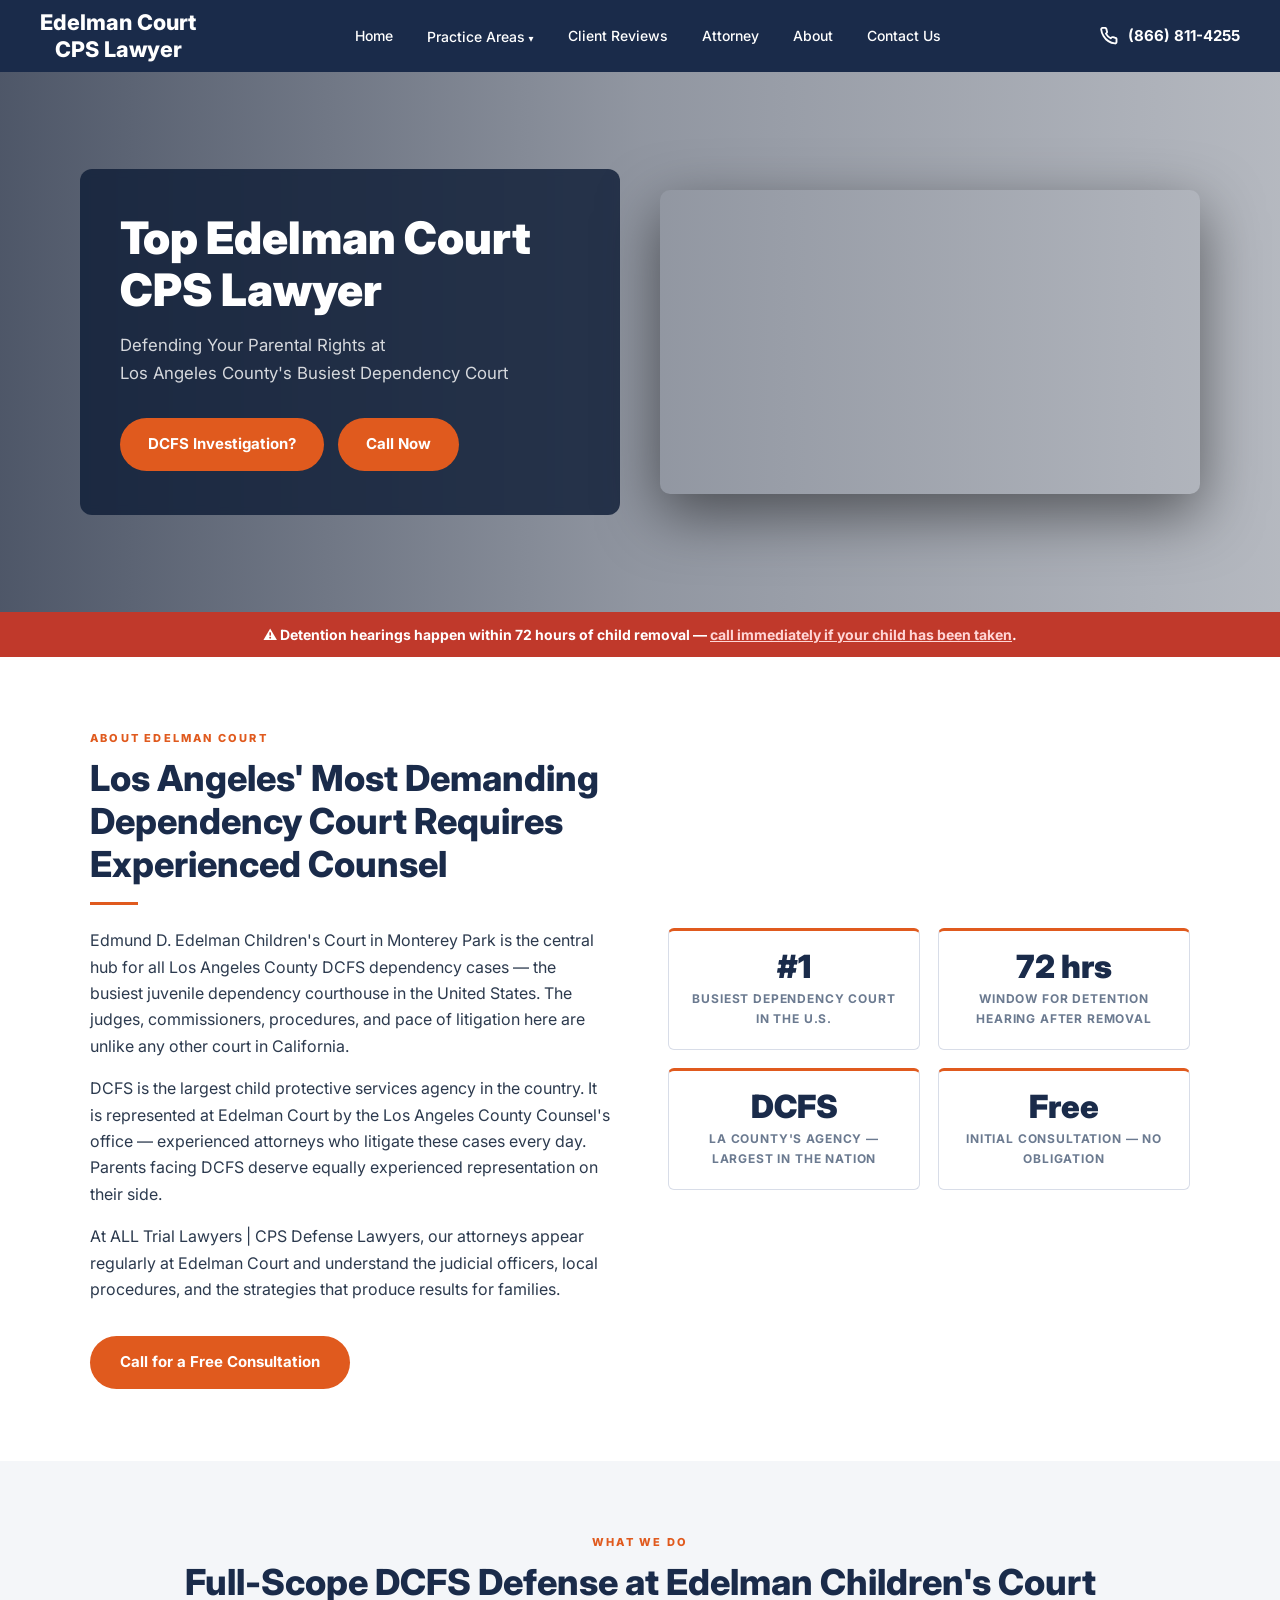
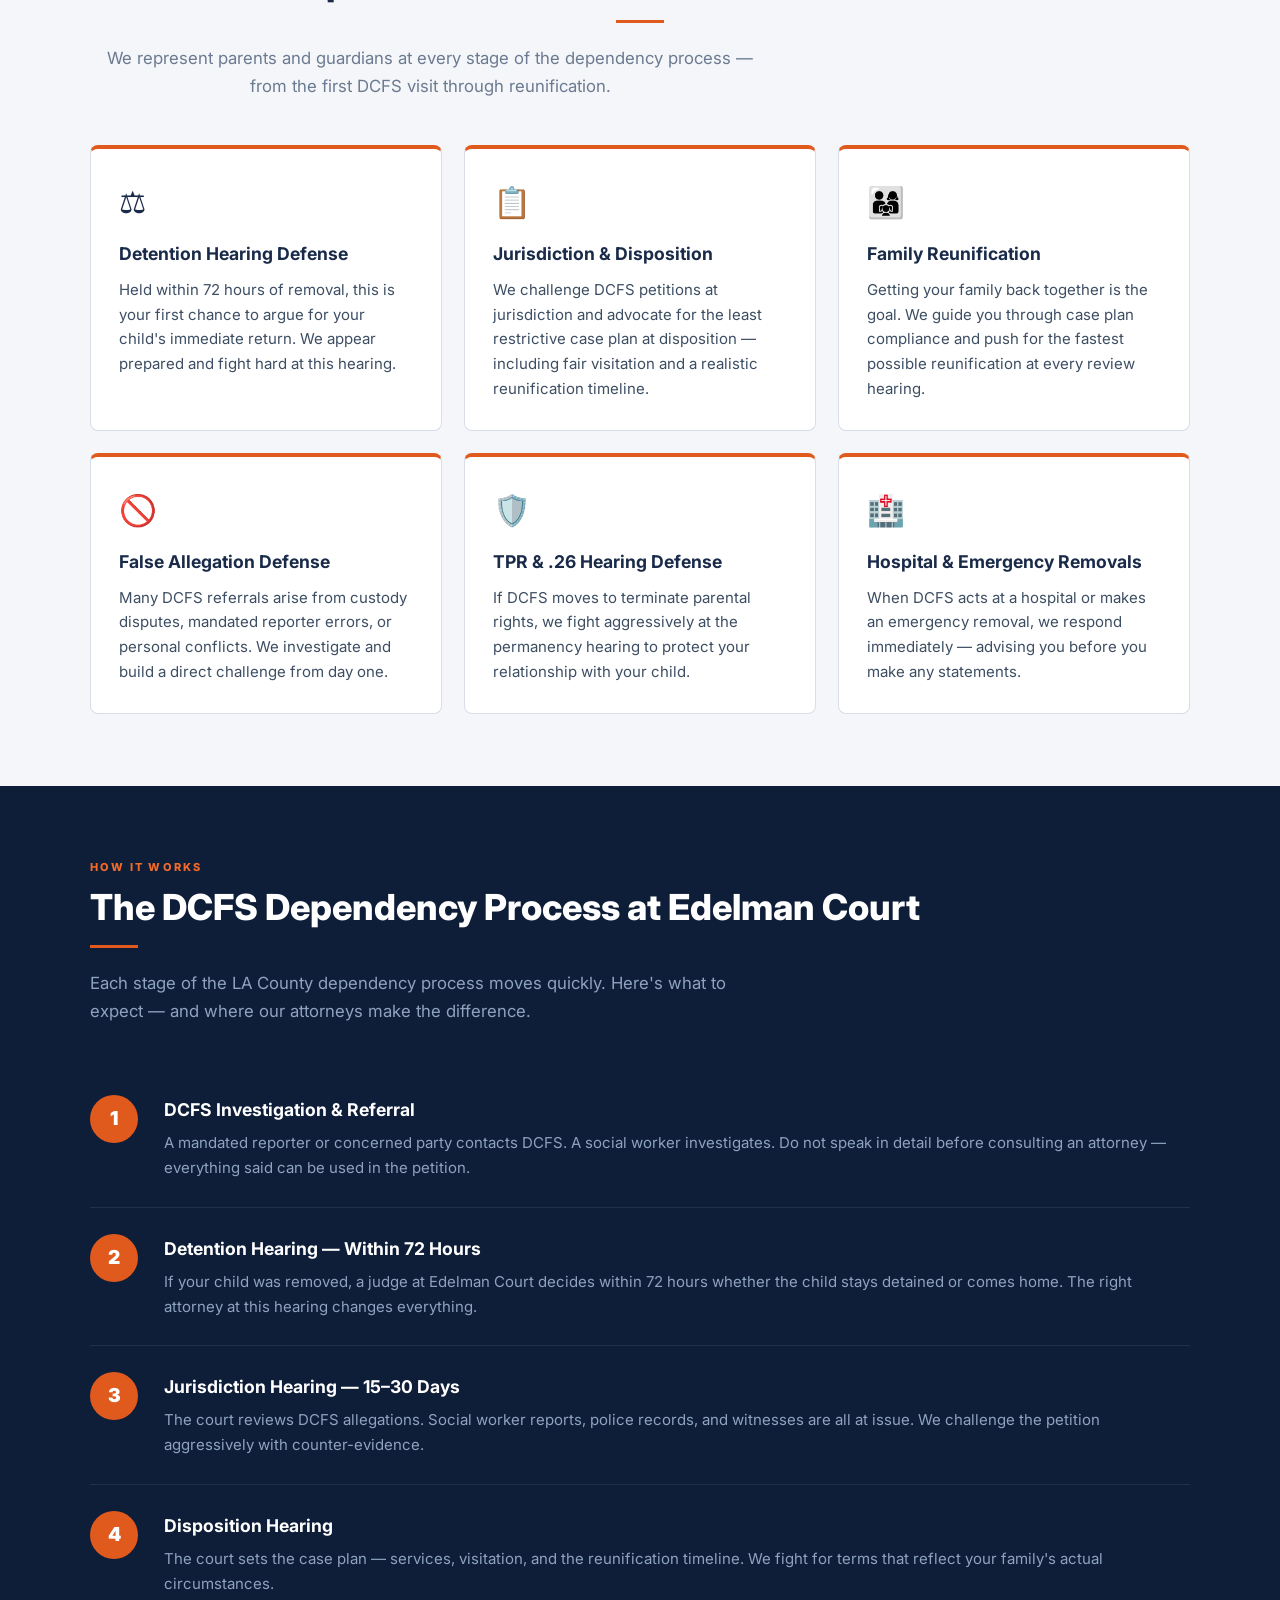
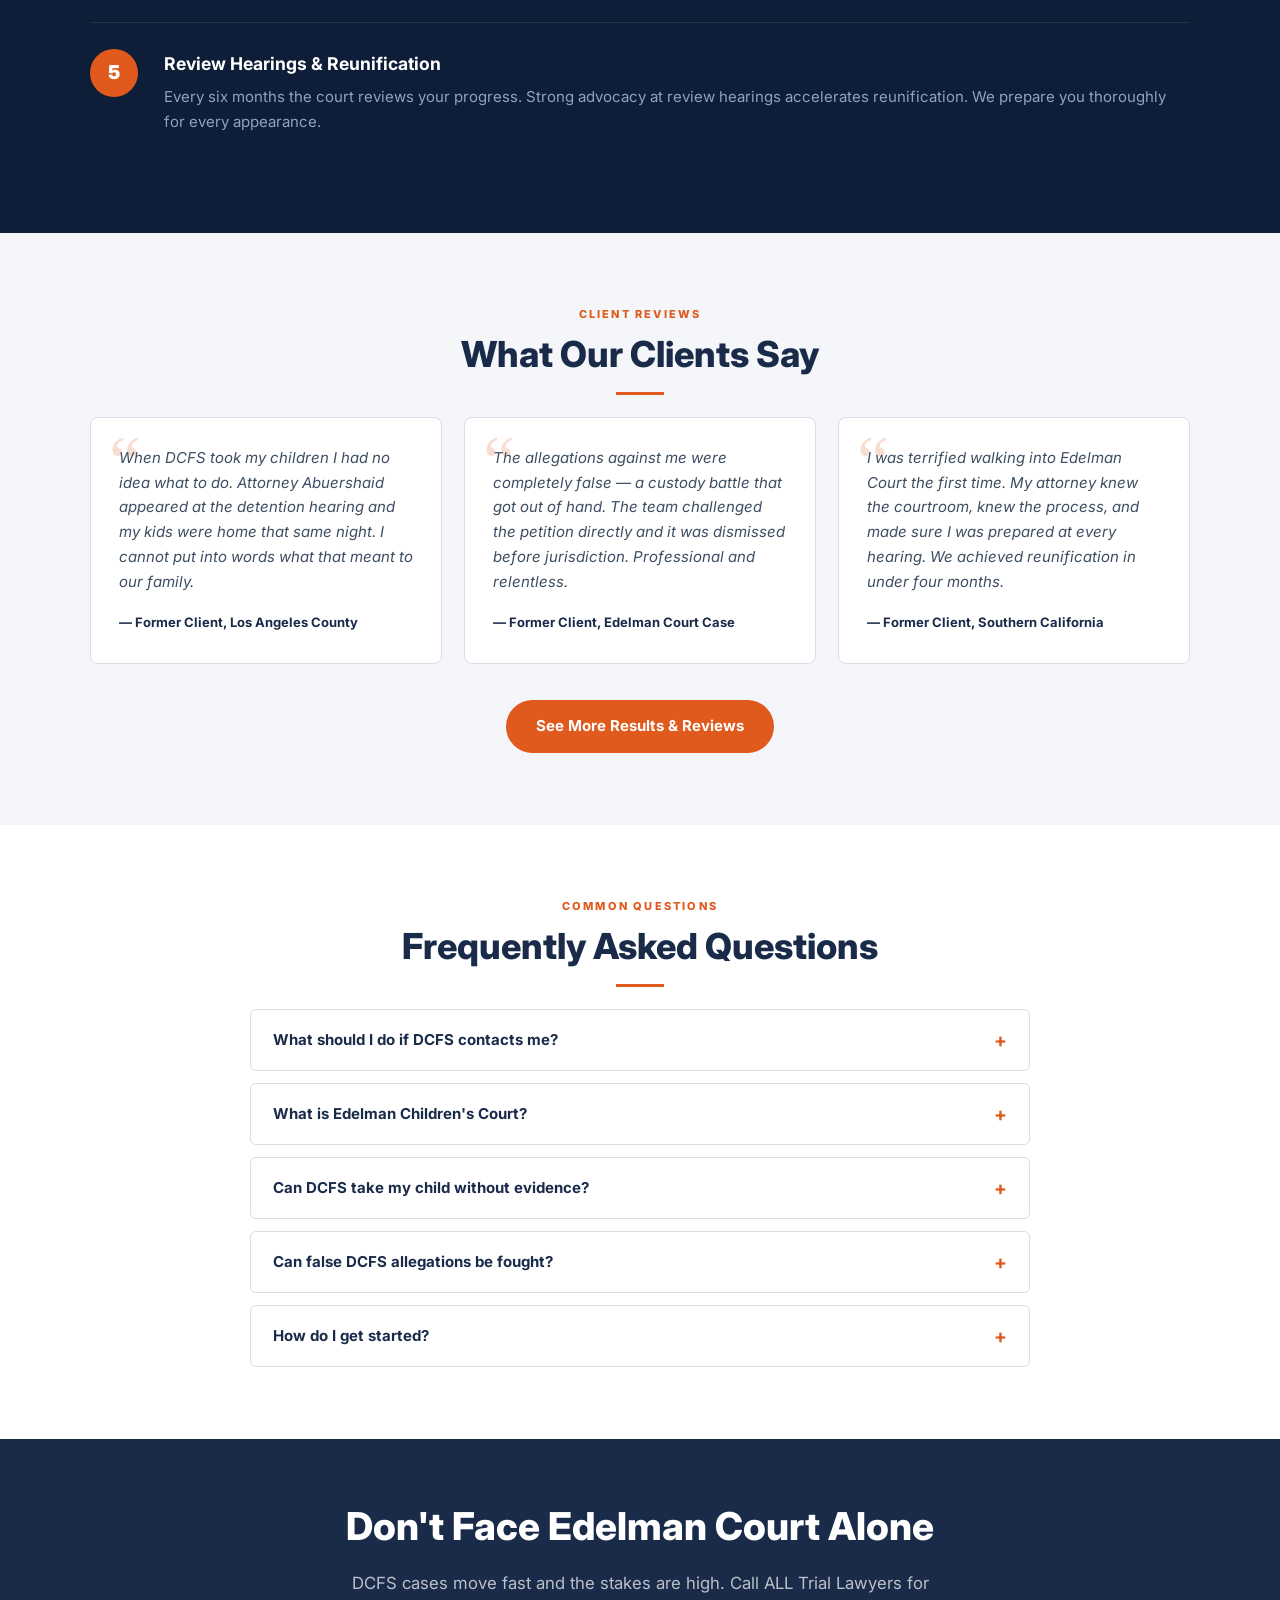
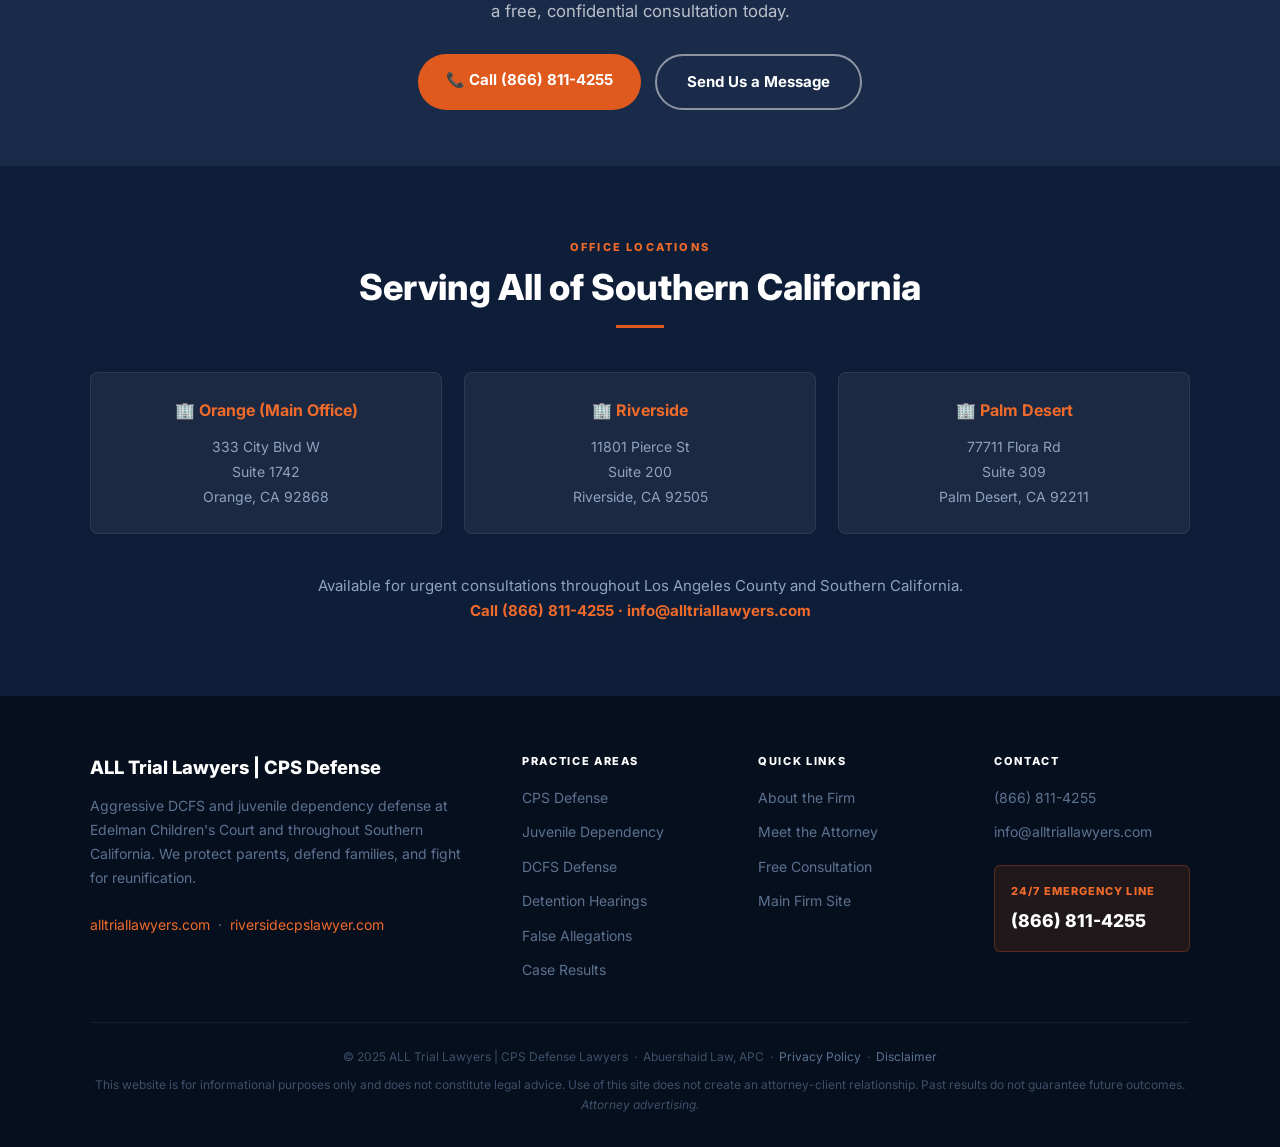
==== index.html @ e3875274 "Add files via upload" ====
<!DOCTYPE html>
<html lang="en">
<head>
  <meta charset="UTF-8" />
  <meta name="viewport" content="width=device-width, initial-scale=1.0" />
  <title>Edelman Court CPS Lawyer | Los Angeles DCFS Defense Attorney</title>
  <meta name="description" content="Facing a DCFS petition at Edelman Children's Court? ALL Trial Lawyers defends parents at every stage of dependency proceedings. Free consultation: (866) 811-4255." />
  <link rel="canonical" href="https://edelmancourtcpslawyer.com/" />
  <meta property="og:title" content="Edelman Court CPS Lawyer | Los Angeles DCFS Defense" />
  <meta property="og:description" content="Aggressive DCFS and juvenile dependency defense at Edelman Children's Court. Call ALL Trial Lawyers: (866) 811-4255." />
  <meta property="og:url" content="https://edelmancourtcpslawyer.com/" />
  <meta property="og:type" content="website" />

  <script type="application/ld+json">
  {
    "@context": "https://schema.org",
    "@type": "LegalService",
    "name": "ALL Trial Lawyers | CPS Defense Lawyers",
    "url": "https://edelmancourtcpslawyer.com",
    "telephone": "866-811-4255",
    "address": {
      "@type": "PostalAddress",
      "streetAddress": "333 City Blvd W Suite 1742",
      "addressLocality": "Orange",
      "addressRegion": "CA",
      "postalCode": "92868",
      "addressCountry": "US"
    },
    "areaServed": "Los Angeles County, CA",
    "description": "CPS and juvenile dependency defense attorneys representing parents at Edelman Children's Court in Los Angeles County."
  }
  </script>

  <link rel="preconnect" href="https://fonts.googleapis.com" />
  <link rel="preconnect" href="https://fonts.gstatic.com" crossorigin />
  <link href="https://fonts.googleapis.com/css2?family=Inter:wght@400;600;700;800;900&display=swap" rel="stylesheet" />

  <style>
    *, *::before, *::after { box-sizing: border-box; margin: 0; padding: 0; }

    :root {
      --navy:    #1a2b4a;
      --navy2:   #0f1e38;
      --orange:  #e05a1e;
      --orange2: #f06a2a;
      --white:   #ffffff;
      --light:   #f4f6f9;
      --muted:   #6b7a90;
      --border:  #d8dde8;
      --gold:    #c9a84c;
      --sans:    'Inter', system-ui, sans-serif;
    }

    html { scroll-behavior: smooth; }
    body { font-family: var(--sans); background: var(--white); color: #1a2b4a; line-height: 1.65; font-size: 16px; }
    a { color: inherit; text-decoration: none; }
    img { max-width: 100%; display: block; }

    /* ── NAV ── */
    nav {
      background: var(--navy);
      padding: 0 40px;
      display: flex;
      align-items: center;
      justify-content: space-between;
      height: 72px;
      position: sticky;
      top: 0;
      z-index: 200;
    }
    .nav-logo {
      font-size: 1.35rem;
      font-weight: 800;
      color: var(--white);
      line-height: 1.25;
      text-align: center;
    }
    .nav-center {
      display: flex;
      align-items: center;
      gap: 6px;
    }
    .nav-center a {
      color: var(--white);
      font-size: 14px;
      font-weight: 500;
      padding: 8px 14px;
      border-radius: 4px;
      transition: background .15s;
      white-space: nowrap;
    }
    .nav-center a:hover { background: rgba(255,255,255,.1); }
    .nav-center .dropdown { position: relative; }
    .nav-center .dropdown > a::after { content: ' ▾'; font-size: 10px; }
    .nav-phone {
      display: flex;
      align-items: center;
      gap: 10px;
      color: var(--white);
      font-size: 15px;
      font-weight: 700;
      white-space: nowrap;
    }
    .nav-phone svg { flex-shrink: 0; }
    .nav-toggle { display: none; background: none; border: none; cursor: pointer; padding: 6px; }
    .nav-toggle span { display: block; width: 24px; height: 2px; background: #fff; margin: 5px 0; border-radius: 2px; }

    /* ── HERO ── */
    .hero {
      position: relative;
      min-height: 540px;
      display: flex;
      align-items: center;
      overflow: hidden;
    }

    /* Full-bleed background photo — family silhouette at beach/water */
    .hero-bg {
      position: absolute;
      inset: 0;
      background:
        linear-gradient(to right, rgba(10,22,46,.72) 0%, rgba(10,22,46,.45) 50%, rgba(10,22,46,.3) 100%),
        url('https://images.unsplash.com/photo-1511895426328-dc8714191011?auto=format&fit=crop&w=1600&q=80')
        center/cover no-repeat;
      z-index: 0;
    }

    .hero-inner {
      position: relative;
      z-index: 1;
      width: 100%;
      max-width: 1200px;
      margin: 0 auto;
      padding: 60px 40px;
      display: grid;
      grid-template-columns: 1fr 1fr;
      gap: 40px;
      align-items: center;
    }

    /* LEFT — text card */
    .hero-card {
      background: rgba(15, 30, 56, 0.82);
      backdrop-filter: blur(4px);
      border-radius: 12px;
      padding: 44px 40px;
      color: var(--white);
    }
    .hero-card h1 {
      font-size: clamp(2rem, 3.5vw, 2.8rem);
      font-weight: 900;
      line-height: 1.15;
      margin-bottom: 16px;
    }
    .hero-card p {
      font-size: 1.05rem;
      color: rgba(255,255,255,.82);
      margin-bottom: 30px;
      font-weight: 400;
    }
    .hero-btns {
      display: flex;
      gap: 14px;
      flex-wrap: wrap;
    }
    .btn-orange {
      background: var(--orange);
      color: var(--white);
      font-weight: 700;
      font-size: 15px;
      padding: 14px 28px;
      border-radius: 40px;
      transition: background .2s, transform .15s;
      white-space: nowrap;
      display: inline-block;
    }
    .btn-orange:hover { background: var(--orange2); transform: translateY(-2px); }

    /* RIGHT — video embed */
    .hero-video {
      border-radius: 10px;
      overflow: hidden;
      box-shadow: 0 20px 60px rgba(0,0,0,.5);
      background: #000;
      aspect-ratio: 16/9;
      width: 100%;
    }
    .hero-video iframe,
    .hero-video video {
      width: 100%;
      height: 100%;
      display: block;
    }
    /* Video placeholder (until actual embed URL is added) */
    .hero-video-placeholder {
      width: 100%;
      aspect-ratio: 16/9;
      background: linear-gradient(135deg, #0f1e38, #1a2b4a);
      border-radius: 10px;
      display: flex;
      flex-direction: column;
      align-items: center;
      justify-content: center;
      gap: 16px;
      box-shadow: 0 20px 60px rgba(0,0,0,.5);
      cursor: pointer;
      border: 2px solid rgba(255,255,255,.1);
    }
    .hero-video-placeholder .play-btn {
      width: 64px;
      height: 64px;
      background: var(--orange);
      border-radius: 50%;
      display: flex;
      align-items: center;
      justify-content: center;
      transition: transform .2s, background .2s;
    }
    .hero-video-placeholder:hover .play-btn { transform: scale(1.1); background: var(--orange2); }
    .hero-video-placeholder .play-btn svg { margin-left: 4px; }
    .hero-video-placeholder .vid-label {
      color: rgba(255,255,255,.7);
      font-size: 13px;
      font-weight: 600;
      text-align: center;
      letter-spacing: .04em;
    }
    .hero-video-placeholder .vid-duration {
      color: rgba(255,255,255,.4);
      font-size: 12px;
    }
    /* Simulate the video controls bar like the screenshot */
    .vid-controls {
      position: absolute;
      bottom: 0;
      left: 0;
      right: 0;
      padding: 10px 14px 8px;
      background: linear-gradient(transparent, rgba(0,0,0,.7));
      display: flex;
      align-items: center;
      gap: 10px;
    }
    .vid-wrapper { position: relative; border-radius: 10px; overflow: hidden; box-shadow: 0 20px 60px rgba(0,0,0,.5); }
    .vid-controls .play-icon { color: #fff; font-size: 14px; }
    .vid-controls .time { color: rgba(255,255,255,.8); font-size: 12px; font-weight: 500; }
    .vid-controls .bar { flex: 1; height: 3px; background: rgba(255,255,255,.25); border-radius: 2px; }
    .vid-controls .vol-icon, .vid-controls .fs-icon { color: rgba(255,255,255,.7); font-size: 13px; }

    /* ── CONTENT BELOW HERO ── */
    .section { padding: 72px 40px; }
    .section-light { background: var(--light); }
    .section-dark { background: var(--navy2); color: var(--white); }
    .container { max-width: 1100px; margin: 0 auto; }
    .container-sm { max-width: 780px; margin: 0 auto; }
    .section-label { font-size: 11px; font-weight: 800; text-transform: uppercase; letter-spacing: .2em; color: var(--orange); margin-bottom: 10px; }
    .section-title { font-size: clamp(1.6rem, 2.8vw, 2.4rem); font-weight: 800; line-height: 1.2; margin-bottom: 16px; }
    .section-intro { font-size: 1.05rem; color: var(--muted); max-width: 680px; margin-bottom: 44px; }
    .section-dark .section-intro { color: #8da3c0; }
    .text-center { text-align: center; }
    .gold-line { width: 48px; height: 3px; background: var(--orange); margin: 0 auto 22px; }
    .gold-line.left { margin-left: 0; }

    /* ── INTRO 2-COL ── */
    .intro-grid { display: grid; grid-template-columns: 1fr 1fr; gap: 56px; align-items: center; }
    .intro-text p { margin-bottom: 16px; color: #2c3a4e; }
    .intro-stat-grid { display: grid; grid-template-columns: 1fr 1fr; gap: 18px; }
    .stat-card { background: var(--white); border: 1px solid var(--border); border-top: 3px solid var(--orange); padding: 20px; border-radius: 6px; text-align: center; }
    .stat-card .num { font-size: 2rem; font-weight: 900; color: var(--navy); line-height: 1; }
    .stat-card .lbl { font-size: 12px; font-weight: 700; text-transform: uppercase; letter-spacing: .07em; color: var(--muted); margin-top: 6px; }

    /* ── CARDS ── */
    .cards-grid { display: grid; grid-template-columns: repeat(auto-fit, minmax(280px, 1fr)); gap: 22px; }
    .card { background: var(--white); border: 1px solid var(--border); padding: 28px; border-radius: 8px; border-top: 4px solid var(--orange); transition: box-shadow .2s, transform .2s; }
    .card:hover { box-shadow: 0 8px 28px rgba(0,0,0,.09); transform: translateY(-3px); }
    .card-icon { font-size: 1.9rem; margin-bottom: 12px; }
    .card h3 { font-size: 1.1rem; font-weight: 700; color: var(--navy); margin-bottom: 10px; }
    .card p { font-size: 15px; color: #3d4e63; }
    .card-dark { background: rgba(255,255,255,.04); border: 1px solid rgba(255,255,255,.08); border-left: 4px solid var(--orange); border-top: none; }
    .card-dark h3 { color: var(--white); }
    .card-dark p { color: #8da3c0; }

    /* ── STEPS ── */
    .steps { display: flex; flex-direction: column; }
    .step { display: grid; grid-template-columns: 52px 1fr; gap: 22px; padding: 26px 0; border-bottom: 1px solid rgba(255,255,255,.08); }
    .step:last-child { border-bottom: none; }
    .step-num { width: 48px; height: 48px; background: var(--orange); color: #fff; font-weight: 900; font-size: 1.2rem; border-radius: 50%; display: flex; align-items: center; justify-content: center; flex-shrink: 0; }
    .step-body h3 { font-size: 1.1rem; font-weight: 700; color: var(--white); margin-bottom: 7px; }
    .step-body p { font-size: 15px; color: #8da3c0; }

    /* ── FAQ ── */
    .faq-list { list-style: none; display: flex; flex-direction: column; gap: 12px; }
    .faq-item { background: var(--white); border: 1px solid var(--border); border-radius: 6px; overflow: hidden; }
    .faq-q { width: 100%; background: none; border: none; text-align: left; font-family: var(--sans); font-size: 15px; font-weight: 700; color: var(--navy); padding: 18px 22px; cursor: pointer; display: flex; justify-content: space-between; align-items: center; gap: 12px; }
    .faq-q .icon { font-size: 1.2rem; flex-shrink: 0; transition: transform .25s; color: var(--orange); }
    .faq-a { max-height: 0; overflow: hidden; transition: max-height .35s ease; }
    .faq-a p { padding: 0 22px 18px; font-size: 15px; color: #3d4e63; }
    .faq-item.open .faq-q .icon { transform: rotate(45deg); }
    .faq-item.open .faq-a { max-height: 500px; }

    /* ── TESTIMONIALS ── */
    .testimonials-grid { display: grid; grid-template-columns: repeat(auto-fit, minmax(290px, 1fr)); gap: 22px; }
    .testimonial { background: var(--white); border: 1px solid var(--border); padding: 28px; border-radius: 8px; position: relative; }
    .testimonial::before { content: '\201C'; font-size: 4.5rem; color: var(--orange); opacity: .2; position: absolute; top: 8px; left: 18px; line-height: 1; font-family: Georgia, serif; }
    .testimonial p { font-size: 15px; color: #3d4e63; font-style: italic; margin-bottom: 14px; position: relative; z-index: 1; }
    .testimonial cite { font-size: 13px; font-weight: 700; color: var(--navy); font-style: normal; }

    /* ── CTA BAND ── */
    .cta-band { background: var(--navy); padding: 56px 40px; text-align: center; }
    .cta-band h2 { font-size: clamp(1.7rem, 3vw, 2.4rem); font-weight: 800; color: var(--white); margin-bottom: 12px; }
    .cta-band p { color: rgba(255,255,255,.7); font-size: 1.05rem; margin-bottom: 28px; max-width: 580px; margin-left: auto; margin-right: auto; }

    /* ── OFFICES ── */
    .offices-grid { display: grid; grid-template-columns: repeat(auto-fit, minmax(220px, 1fr)); gap: 22px; }
    .office-card { background: rgba(255,255,255,.05); border: 1px solid rgba(255,255,255,.08); padding: 24px; border-radius: 8px; text-align: center; }
    .office-card h3 { font-size: 1rem; font-weight: 700; color: var(--orange2); margin-bottom: 10px; }
    .office-card p { font-size: 14px; color: #8da3c0; line-height: 1.8; }

    /* ── BUTTONS ── */
    .btn-primary { background: var(--orange); color: #fff; font-weight: 700; font-size: 15px; padding: 14px 30px; border-radius: 40px; transition: background .2s; display: inline-block; }
    .btn-primary:hover { background: var(--orange2); }
    .btn-white { background: #fff; color: var(--navy); font-weight: 700; font-size: 15px; padding: 14px 30px; border-radius: 40px; transition: opacity .2s; display: inline-block; }
    .btn-white:hover { opacity: .9; }
    .btn-outline-white { background: transparent; color: #fff; font-weight: 700; font-size: 15px; padding: 14px 30px; border-radius: 40px; border: 2px solid rgba(255,255,255,.5); transition: border-color .2s; display: inline-block; }
    .btn-outline-white:hover { border-color: #fff; }

    /* ── URGENT STRIP ── */
    .urgent { background: #c0392b; color: #fff; text-align: center; font-size: 14px; font-weight: 700; padding: 11px 24px; }
    .urgent a { color: #ffd6d6; text-decoration: underline; }

    /* ── FOOTER ── */
    footer { background: #060f1d; color: #5d7291; padding: 56px 40px 32px; }
    .footer-grid { display: grid; grid-template-columns: 2fr 1fr 1fr 1fr; gap: 40px; max-width: 1100px; margin: 0 auto 40px; }
    .footer-brand .logo { font-size: 1.15rem; font-weight: 800; color: var(--white); margin-bottom: 12px; }
    .footer-brand p { font-size: 14px; line-height: 1.7; }
    .footer-brand a { color: var(--orange2); }
    footer h4 { font-size: 11px; font-weight: 800; text-transform: uppercase; letter-spacing: .15em; color: var(--white); margin-bottom: 14px; }
    footer ul { list-style: none; display: flex; flex-direction: column; gap: 8px; }
    footer ul a { font-size: 14px; color: #5d7291; transition: color .2s; }
    footer ul a:hover { color: var(--orange2); }
    .footer-bottom { border-top: 1px solid rgba(255,255,255,.06); padding-top: 24px; text-align: center; font-size: 12px; color: #3d5069; max-width: 1100px; margin: 0 auto; }
    .footer-bottom a { color: #5d7291; }

    /* ── MOBILE PHONE FLOAT ── */
    .phone-float { display: none; position: fixed; bottom: 18px; left: 50%; transform: translateX(-50%); z-index: 300; background: var(--orange); color: #fff; font-weight: 800; font-size: 14px; padding: 13px 28px; border-radius: 40px; box-shadow: 0 6px 24px rgba(0,0,0,.35); white-space: nowrap; }

    /* ── RESPONSIVE ── */
    @media (max-width: 900px) {
      .hero-inner { grid-template-columns: 1fr; }
      .vid-wrapper { display: none; }
      .footer-grid { grid-template-columns: 1fr 1fr; }
    }
    @media (max-width: 700px) {
      nav { padding: 0 18px; }
      .nav-center { display: none; }
      .nav-toggle { display: block; }
      .hero-inner { padding: 40px 18px; }
      .hero-card { padding: 30px 24px; }
      .section { padding: 52px 18px; }
      .intro-grid { grid-template-columns: 1fr; gap: 32px; }
      .footer-grid { grid-template-columns: 1fr; }
      .phone-float { display: block; }
      .cta-band { padding: 48px 18px; }
    }
  </style>
</head>
<body>

<!-- ── NAV ── -->
<nav>
  <a href="/" class="nav-logo">Edelman Court<br>CPS Lawyer</a>
  <div class="nav-center">
    <a href="/">Home</a>
    <div class="dropdown">
      <a href="/cps-defense/">Practice Areas</a>
    </div>
    <a href="/case-results/">Client Reviews</a>
    <a href="/meet-the-attorney/">Attorney</a>
    <a href="/about/">About</a>
    <a href="/contact/">Contact Us</a>
  </div>
  <a href="tel:8668114255" class="nav-phone">
    <svg width="18" height="18" viewBox="0 0 24 24" fill="none" stroke="currentColor" stroke-width="2.5" stroke-linecap="round" stroke-linejoin="round"><path d="M22 16.92v3a2 2 0 0 1-2.18 2 19.79 19.79 0 0 1-8.63-3.07A19.5 19.5 0 0 1 4.69 12a19.79 19.79 0 0 1-3.07-8.67A2 2 0 0 1 3.6 1.18h3a2 2 0 0 1 2 1.72c.127.96.361 1.903.7 2.81a2 2 0 0 1-.45 2.11L7.91 8.78a16 16 0 0 0 6.29 6.29l.96-.96a2 2 0 0 1 2.11-.45c.907.339 1.85.573 2.81.7A2 2 0 0 1 22 16.92z"/></svg>
    (866) 811-4255
  </a>
  <button class="nav-toggle" aria-label="Menu" onclick="document.querySelector('.nav-center').style.display=document.querySelector('.nav-center').style.display==='flex'?'none':'flex'">
    <span></span><span></span><span></span>
  </button>
</nav>

<!-- ── HERO ── -->
<section class="hero">
  <div class="hero-bg"></div>
  <div class="hero-inner">

    <!-- LEFT CARD -->
    <div class="hero-card">
      <h1>Top Edelman Court<br>CPS Lawyer</h1>
      <p>Defending Your Parental Rights at<br>Los Angeles County's Busiest Dependency Court</p>
      <div class="hero-btns">
        <a href="/contact/" class="btn-orange">DCFS Investigation?</a>
        <a href="tel:8668114255" class="btn-orange">Call Now</a>
      </div>
    </div>

    <!-- RIGHT VIDEO -->
    <div class="vid-wrapper">
      <iframe
        src="https://www.youtube.com/embed/8hFeu1fJgJ4?rel=0"
        frameborder="0"
        allow="accelerometer; autoplay; clipboard-write; encrypted-media; gyroscope; picture-in-picture"
        allowfullscreen
        style="width:100%; aspect-ratio:16/9; display:block; border-radius:10px;"
        title="Attorney Mohammad Abuershaid — ALL Trial Lawyers CPS Defense"
      ></iframe>
    </div>

  </div>
</section>

<!-- ── URGENT ── -->
<div class="urgent">
  ⚠️ Detention hearings happen within 72 hours of child removal — <a href="tel:8668114255">call immediately if your child has been taken</a>.
</div>

<!-- ── INTRO ── -->
<section class="section">
  <div class="container">
    <div class="intro-grid">
      <div class="intro-text">
        <div class="section-label">About Edelman Court</div>
        <h2 class="section-title">Los Angeles' Most Demanding Dependency Court Requires Experienced Counsel</h2>
        <div class="gold-line left"></div>
        <p>Edmund D. Edelman Children's Court in Monterey Park is the central hub for all Los Angeles County DCFS dependency cases — the busiest juvenile dependency courthouse in the United States. The judges, commissioners, procedures, and pace of litigation here are unlike any other court in California.</p>
        <p>DCFS is the largest child protective services agency in the country. It is represented at Edelman Court by the Los Angeles County Counsel's office — experienced attorneys who litigate these cases every day. Parents facing DCFS deserve equally experienced representation on their side.</p>
        <p>At ALL Trial Lawyers | CPS Defense Lawyers, our attorneys appear regularly at Edelman Court and understand the judicial officers, local procedures, and the strategies that produce results for families.</p>
        <a href="tel:8668114255" class="btn-primary" style="margin-top:18px;">Call for a Free Consultation</a>
      </div>
      <div class="intro-stat-grid">
        <div class="stat-card"><div class="num">#1</div><div class="lbl">Busiest Dependency Court in the U.S.</div></div>
        <div class="stat-card"><div class="num">72 hrs</div><div class="lbl">Window for Detention Hearing After Removal</div></div>
        <div class="stat-card"><div class="num">DCFS</div><div class="lbl">LA County's Agency — Largest in the Nation</div></div>
        <div class="stat-card"><div class="num">Free</div><div class="lbl">Initial Consultation — No Obligation</div></div>
      </div>
    </div>
  </div>
</section>

<!-- ── SERVICES ── -->
<section class="section section-light" id="services">
  <div class="container">
    <div class="text-center">
      <div class="section-label">What We Do</div>
      <h2 class="section-title">Full-Scope DCFS Defense at Edelman Children's Court</h2>
      <div class="gold-line"></div>
      <p class="section-intro">We represent parents and guardians at every stage of the dependency process — from the first DCFS visit through reunification.</p>
    </div>
    <div class="cards-grid">
      <div class="card"><div class="card-icon">⚖️</div><h3>Detention Hearing Defense</h3><p>Held within 72 hours of removal, this is your first chance to argue for your child's immediate return. We appear prepared and fight hard at this hearing.</p></div>
      <div class="card"><div class="card-icon">📋</div><h3>Jurisdiction &amp; Disposition</h3><p>We challenge DCFS petitions at jurisdiction and advocate for the least restrictive case plan at disposition — including fair visitation and a realistic reunification timeline.</p></div>
      <div class="card"><div class="card-icon">👨‍👩‍👧</div><h3>Family Reunification</h3><p>Getting your family back together is the goal. We guide you through case plan compliance and push for the fastest possible reunification at every review hearing.</p></div>
      <div class="card"><div class="card-icon">🚫</div><h3>False Allegation Defense</h3><p>Many DCFS referrals arise from custody disputes, mandated reporter errors, or personal conflicts. We investigate and build a direct challenge from day one.</p></div>
      <div class="card"><div class="card-icon">🛡️</div><h3>TPR &amp; .26 Hearing Defense</h3><p>If DCFS moves to terminate parental rights, we fight aggressively at the permanency hearing to protect your relationship with your child.</p></div>
      <div class="card"><div class="card-icon">🏥</div><h3>Hospital &amp; Emergency Removals</h3><p>When DCFS acts at a hospital or makes an emergency removal, we respond immediately — advising you before you make any statements.</p></div>
    </div>
  </div>
</section>

<!-- ── PROCESS ── -->
<section class="section section-dark" id="process">
  <div class="container">
    <div class="section-label" style="color:var(--orange2)">How It Works</div>
    <h2 class="section-title">The DCFS Dependency Process at Edelman Court</h2>
    <div class="gold-line left" style="background:var(--orange);"></div>
    <p class="section-intro">Each stage of the LA County dependency process moves quickly. Here's what to expect — and where our attorneys make the difference.</p>
    <div class="steps">
      <div class="step"><div class="step-num">1</div><div class="step-body"><h3>DCFS Investigation &amp; Referral</h3><p>A mandated reporter or concerned party contacts DCFS. A social worker investigates. Do not speak in detail before consulting an attorney — everything said can be used in the petition.</p></div></div>
      <div class="step"><div class="step-num">2</div><div class="step-body"><h3>Detention Hearing — Within 72 Hours</h3><p>If your child was removed, a judge at Edelman Court decides within 72 hours whether the child stays detained or comes home. The right attorney at this hearing changes everything.</p></div></div>
      <div class="step"><div class="step-num">3</div><div class="step-body"><h3>Jurisdiction Hearing — 15–30 Days</h3><p>The court reviews DCFS allegations. Social worker reports, police records, and witnesses are all at issue. We challenge the petition aggressively with counter-evidence.</p></div></div>
      <div class="step"><div class="step-num">4</div><div class="step-body"><h3>Disposition Hearing</h3><p>The court sets the case plan — services, visitation, and the reunification timeline. We fight for terms that reflect your family's actual circumstances.</p></div></div>
      <div class="step"><div class="step-num">5</div><div class="step-body"><h3>Review Hearings &amp; Reunification</h3><p>Every six months the court reviews your progress. Strong advocacy at review hearings accelerates reunification. We prepare you thoroughly for every appearance.</p></div></div>
    </div>
  </div>
</section>

<!-- ── TESTIMONIALS ── -->
<section class="section section-light" id="reviews">
  <div class="container">
    <div class="text-center">
      <div class="section-label">Client Reviews</div>
      <h2 class="section-title">What Our Clients Say</h2>
      <div class="gold-line"></div>
    </div>
    <div class="testimonials-grid">
      <div class="testimonial"><p>When DCFS took my children I had no idea what to do. Attorney Abuershaid appeared at the detention hearing and my kids were home that same night. I cannot put into words what that meant to our family.</p><cite>— Former Client, Los Angeles County</cite></div>
      <div class="testimonial"><p>The allegations against me were completely false — a custody battle that got out of hand. The team challenged the petition directly and it was dismissed before jurisdiction. Professional and relentless.</p><cite>— Former Client, Edelman Court Case</cite></div>
      <div class="testimonial"><p>I was terrified walking into Edelman Court the first time. My attorney knew the courtroom, knew the process, and made sure I was prepared at every hearing. We achieved reunification in under four months.</p><cite>— Former Client, Southern California</cite></div>
    </div>
    <div style="text-align:center; margin-top:36px;">
      <a href="/case-results/" class="btn-primary">See More Results &amp; Reviews</a>
    </div>
  </div>
</section>

<!-- ── FAQ ── -->
<section class="section" id="faq">
  <div class="container-sm">
    <div class="text-center">
      <div class="section-label">Common Questions</div>
      <h2 class="section-title">Frequently Asked Questions</h2>
      <div class="gold-line"></div>
    </div>
    <ul class="faq-list">
      <li class="faq-item"><button class="faq-q">What should I do if DCFS contacts me? <span class="icon">+</span></button><div class="faq-a"><p>Be calm and respectful, but do not make detailed statements about your family or your child until you have spoken with an attorney. Contact us immediately — even before your first DCFS meeting. Early legal intervention frequently prevents cases from escalating to a formal petition.</p></div></li>
      <li class="faq-item"><button class="faq-q">What is Edelman Children's Court? <span class="icon">+</span></button><div class="faq-a"><p>Edmund D. Edelman Children's Court in Monterey Park handles all Los Angeles County DCFS juvenile dependency cases. It is the busiest juvenile dependency courthouse in the United States. Judicial officers there have specific expectations about case presentation — which is why local courthouse experience matters enormously.</p></div></li>
      <li class="faq-item"><button class="faq-q">Can DCFS take my child without evidence? <span class="icon">+</span></button><div class="faq-a"><p>DCFS can make an emergency removal if a social worker believes a child faces immediate risk, but they must then seek judicial authorization. You are entitled to a detention hearing at Edelman Court within 72 hours where a judge reviews whether the removal was justified. An attorney at that hearing can argue for your child's immediate return.</p></div></li>
      <li class="faq-item"><button class="faq-q">Can false DCFS allegations be fought? <span class="icon">+</span></button><div class="faq-a"><p>Yes. Many DCFS referrals in LA County arise from custody disputes, mandated reporter errors, or personal conflicts. We investigate the referral source, gather counter-evidence, and challenge the credibility and accuracy of the allegations directly at the jurisdiction hearing.</p></div></li>
      <li class="faq-item"><button class="faq-q">How do I get started? <span class="icon">+</span></button><div class="faq-a"><p>Call us at (866) 811-4255 for a free, confidential consultation. An attorney will review your situation, explain the process, identify immediate steps, and answer your questions. There is no charge and no obligation — and we recommend calling before you have made any statements or attended any hearings.</p></div></li>
    </ul>
  </div>
</section>

<!-- ── CTA BAND ── -->
<section class="cta-band" id="contact">
  <h2>Don't Face Edelman Court Alone</h2>
  <p>DCFS cases move fast and the stakes are high. Call ALL Trial Lawyers for a free, confidential consultation today.</p>
  <div style="display:flex;gap:14px;justify-content:center;flex-wrap:wrap;">
    <a href="tel:8668114255" class="btn-orange">📞 Call (866) 811-4255</a>
    <a href="/contact/" class="btn-outline-white">Send Us a Message</a>
  </div>
</section>

<!-- ── OFFICES ── -->
<section class="section section-dark">
  <div class="container">
    <div class="text-center" style="margin-bottom:44px;">
      <div class="section-label" style="color:var(--orange2)">Office Locations</div>
      <h2 class="section-title">Serving All of Southern California</h2>
      <div class="gold-line" style="background:var(--orange);"></div>
    </div>
    <div class="offices-grid">
      <div class="office-card"><h3>🏢 Orange (Main Office)</h3><p>333 City Blvd W<br>Suite 1742<br>Orange, CA 92868</p></div>
      <div class="office-card"><h3>🏢 Riverside</h3><p>11801 Pierce St<br>Suite 200<br>Riverside, CA 92505</p></div>
      <div class="office-card"><h3>🏢 Palm Desert</h3><p>77711 Flora Rd<br>Suite 309<br>Palm Desert, CA 92211</p></div>
    </div>
    <div style="text-align:center;margin-top:40px;color:#8da3c0;font-size:15px;">
      Available for urgent consultations throughout Los Angeles County and Southern California.<br>
      <strong style="color:var(--orange2);">Call (866) 811-4255 · info@alltriallawyers.com</strong>
    </div>
  </div>
</section>

<!-- ── FOOTER ── -->
<footer>
  <div class="footer-grid">
    <div class="footer-brand">
      <div class="logo">ALL Trial Lawyers | CPS Defense</div>
      <p>Aggressive DCFS and juvenile dependency defense at Edelman Children's Court and throughout Southern California. We protect parents, defend families, and fight for reunification.<br><br>
      <a href="https://alltriallawyers.com">alltriallawyers.com</a> &nbsp;·&nbsp; <a href="https://riversidecpslawyer.com">riversidecpslawyer.com</a></p>
    </div>
    <div>
      <h4>Practice Areas</h4>
      <ul>
        <li><a href="/cps-defense/">CPS Defense</a></li>
        <li><a href="/juvenile-dependency/">Juvenile Dependency</a></li>
        <li><a href="/dcfs-defense/">DCFS Defense</a></li>
        <li><a href="/detention-hearing-attorney/">Detention Hearings</a></li>
        <li><a href="/false-cps-allegations/">False Allegations</a></li>
        <li><a href="/case-results/">Case Results</a></li>
      </ul>
    </div>
    <div>
      <h4>Quick Links</h4>
      <ul>
        <li><a href="/about/">About the Firm</a></li>
        <li><a href="/meet-the-attorney/">Meet the Attorney</a></li>
        <li><a href="/contact/">Free Consultation</a></li>
        <li><a href="https://alltriallawyers.com" target="_blank" rel="noopener">Main Firm Site</a></li>
      </ul>
    </div>
    <div>
      <h4>Contact</h4>
      <ul>
        <li><a href="tel:8668114255">(866) 811-4255</a></li>
        <li><a href="mailto:info@alltriallawyers.com">info@alltriallawyers.com</a></li>
      </ul>
      <div style="margin-top:20px;padding:16px;background:rgba(224,90,30,.12);border:1px solid rgba(224,90,30,.3);border-radius:6px;">
        <div style="font-size:11px;font-weight:800;text-transform:uppercase;letter-spacing:.1em;color:var(--orange2);margin-bottom:6px;">24/7 Emergency Line</div>
        <a href="tel:8668114255" style="color:#fff;font-size:1.1rem;font-weight:800;">(866) 811-4255</a>
      </div>
    </div>
  </div>
  <div class="footer-bottom">
    <p>© 2025 ALL Trial Lawyers | CPS Defense Lawyers &nbsp;·&nbsp; Abuershaid Law, APC &nbsp;·&nbsp; <a href="#">Privacy Policy</a> &nbsp;·&nbsp; <a href="#">Disclaimer</a></p>
    <p style="margin-top:8px;">This website is for informational purposes only and does not constitute legal advice. Use of this site does not create an attorney-client relationship. Past results do not guarantee future outcomes. <em>Attorney advertising.</em></p>
  </div>
</footer>

<a href="tel:8668114255" class="phone-float">📞 Call (866) 811-4255</a>

<script>
  // FAQ accordion
  document.querySelectorAll('.faq-q').forEach(btn => {
    btn.addEventListener('click', () => {
      const item = btn.closest('.faq-item');
      const isOpen = item.classList.contains('open');
      document.querySelectorAll('.faq-item').forEach(i => i.classList.remove('open'));
      if (!isOpen) item.classList.add('open');
    });
  });
</script>

</body>
</html>
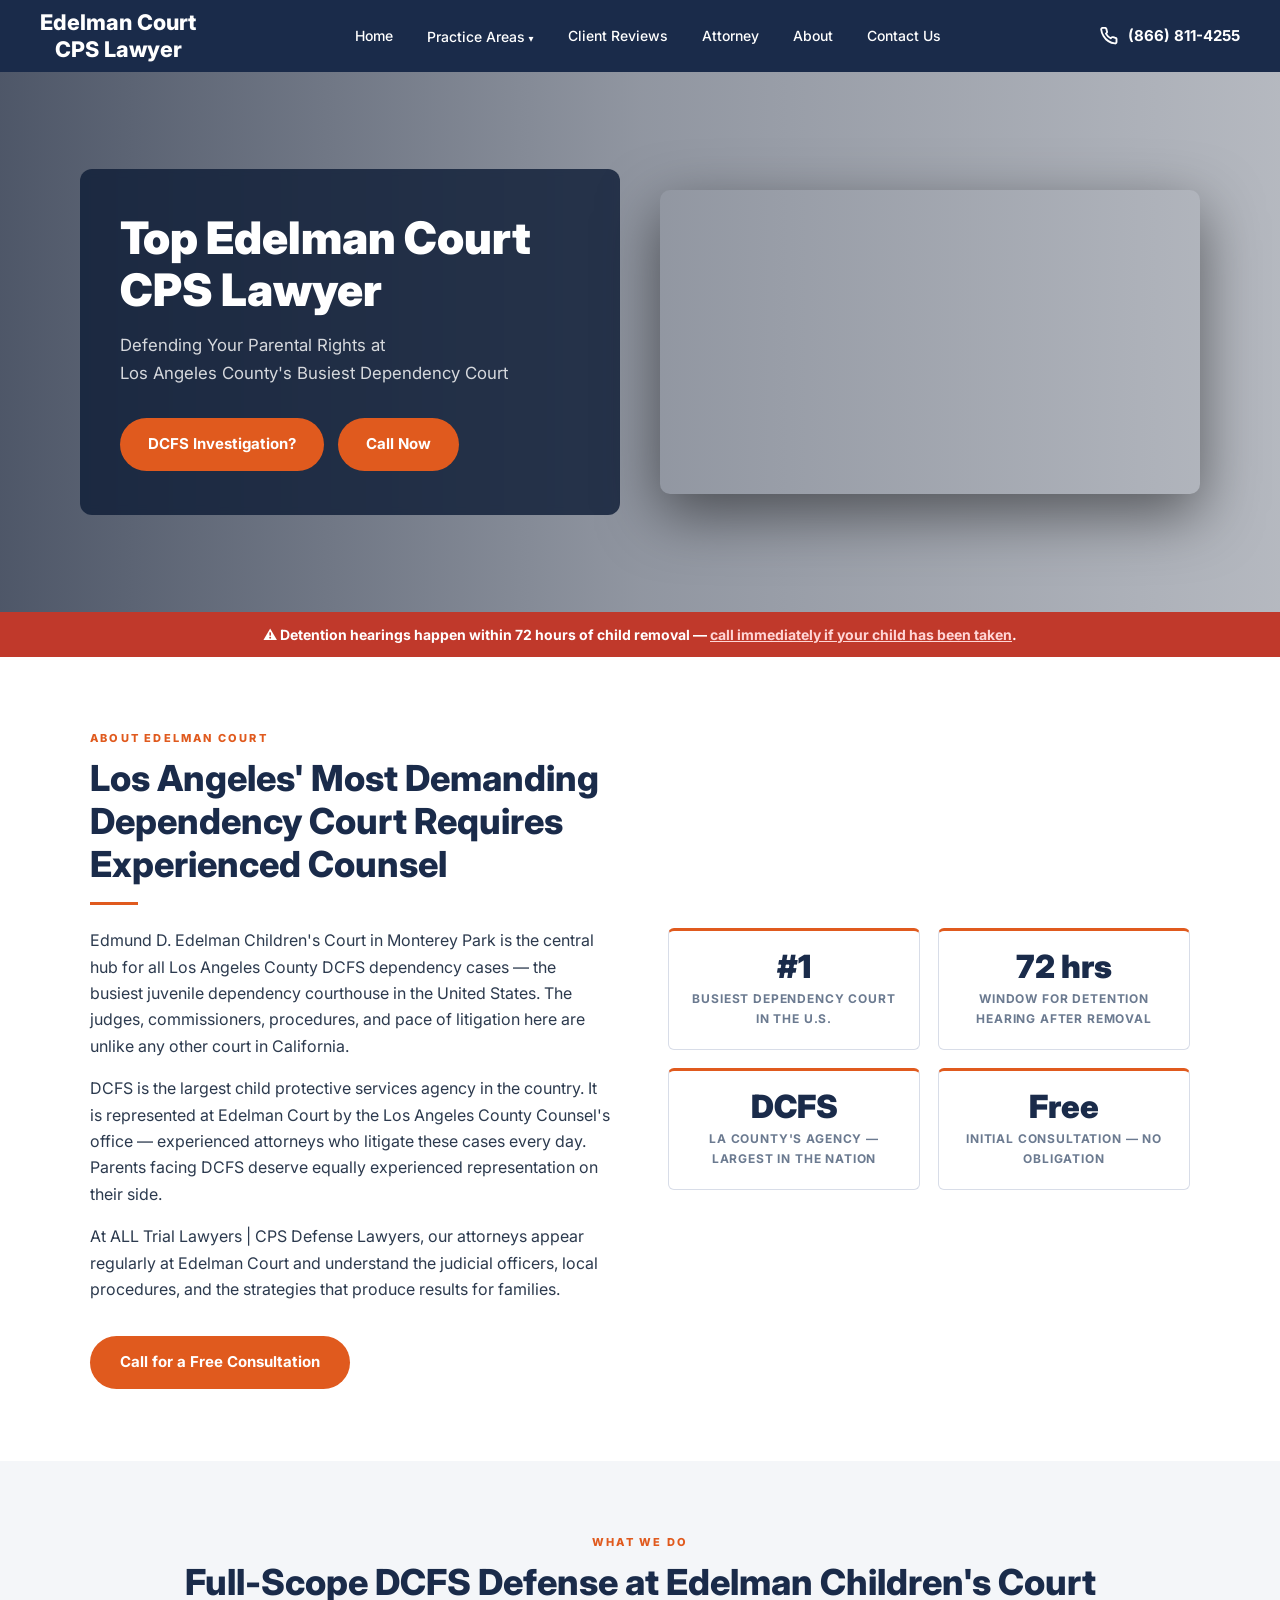
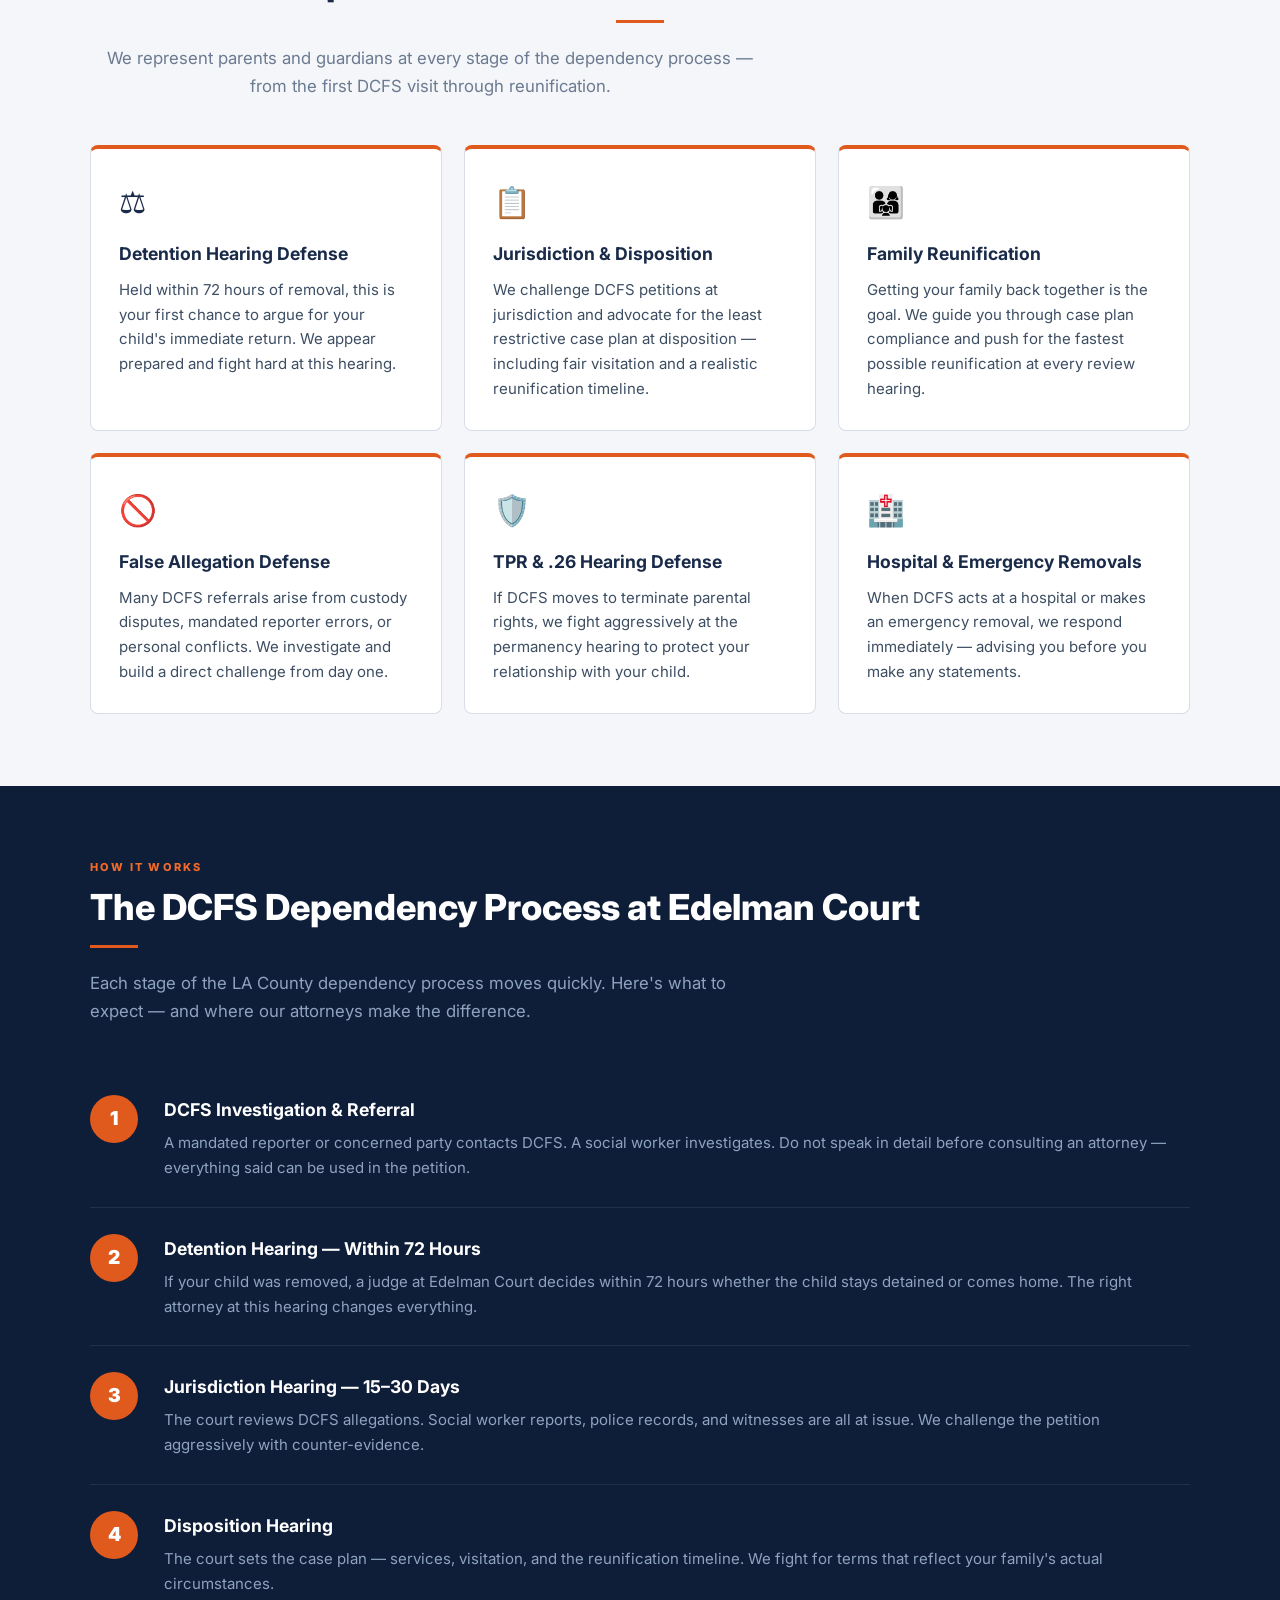
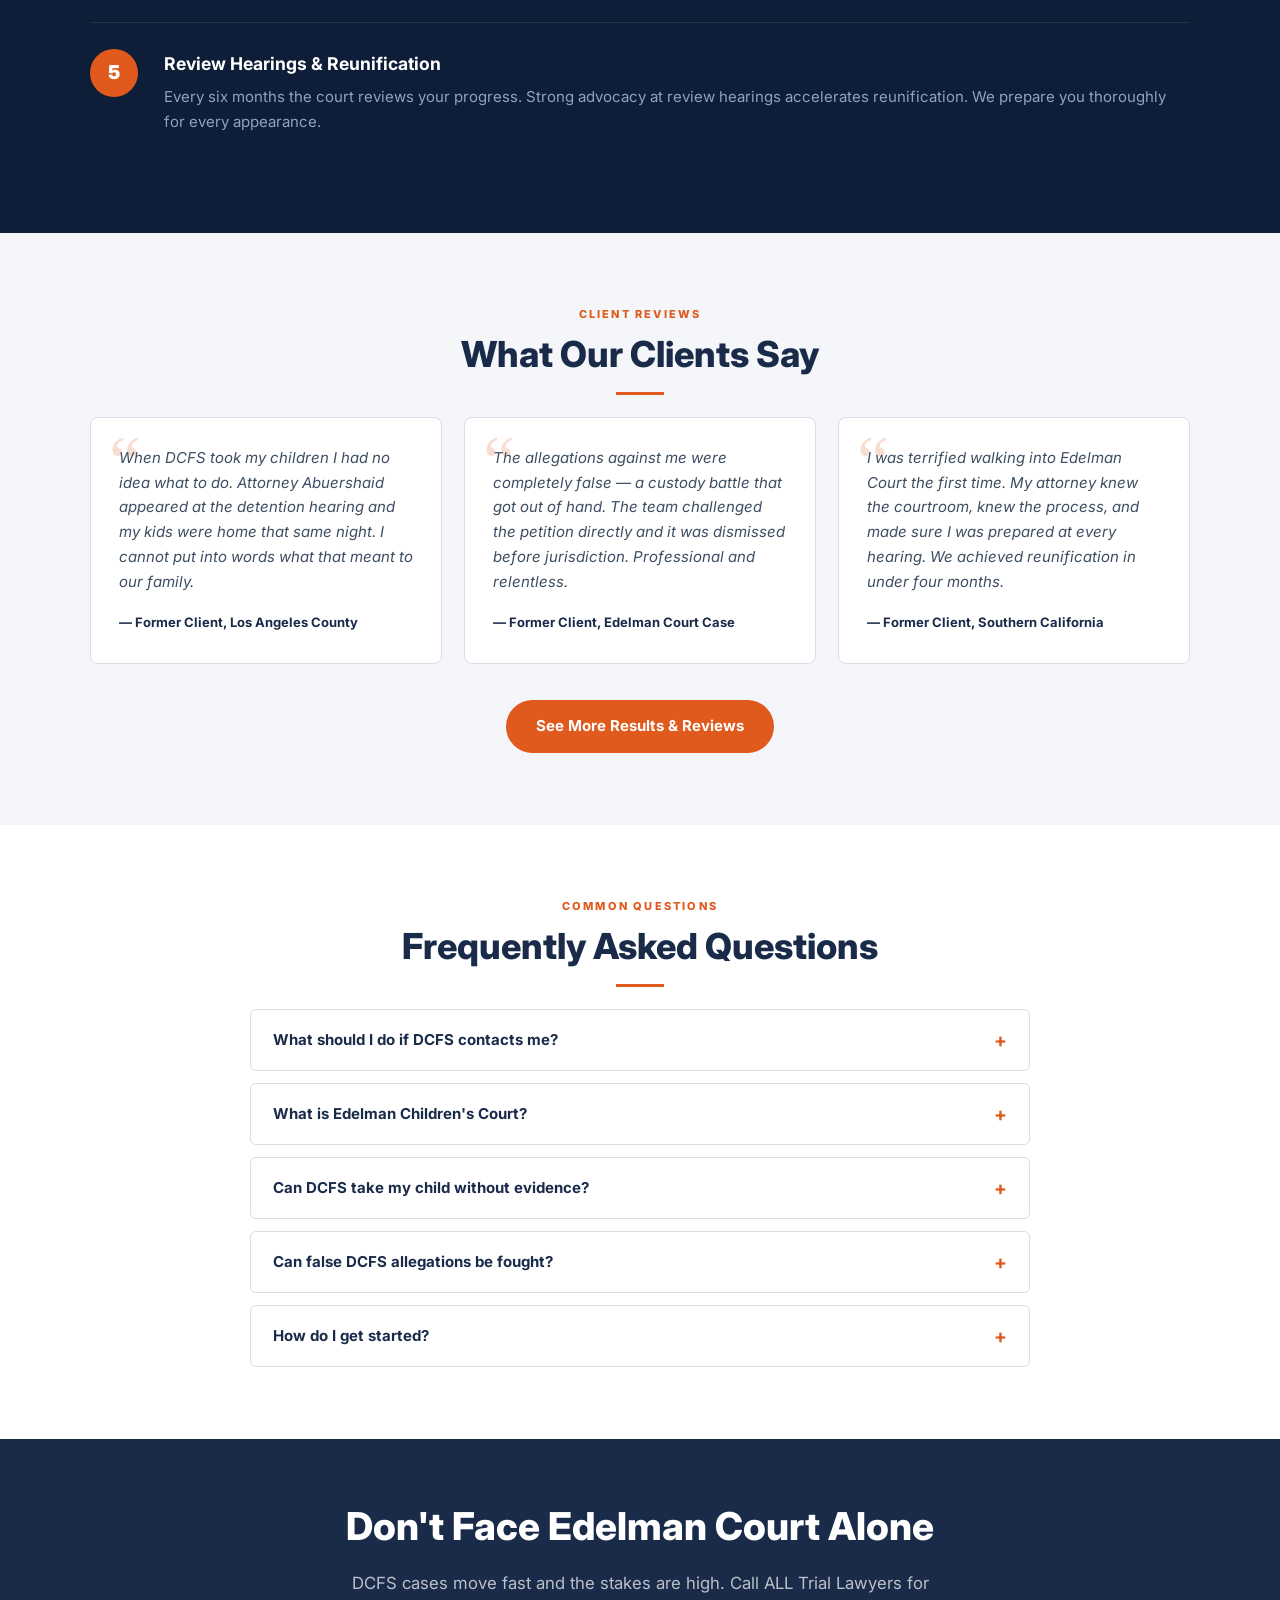
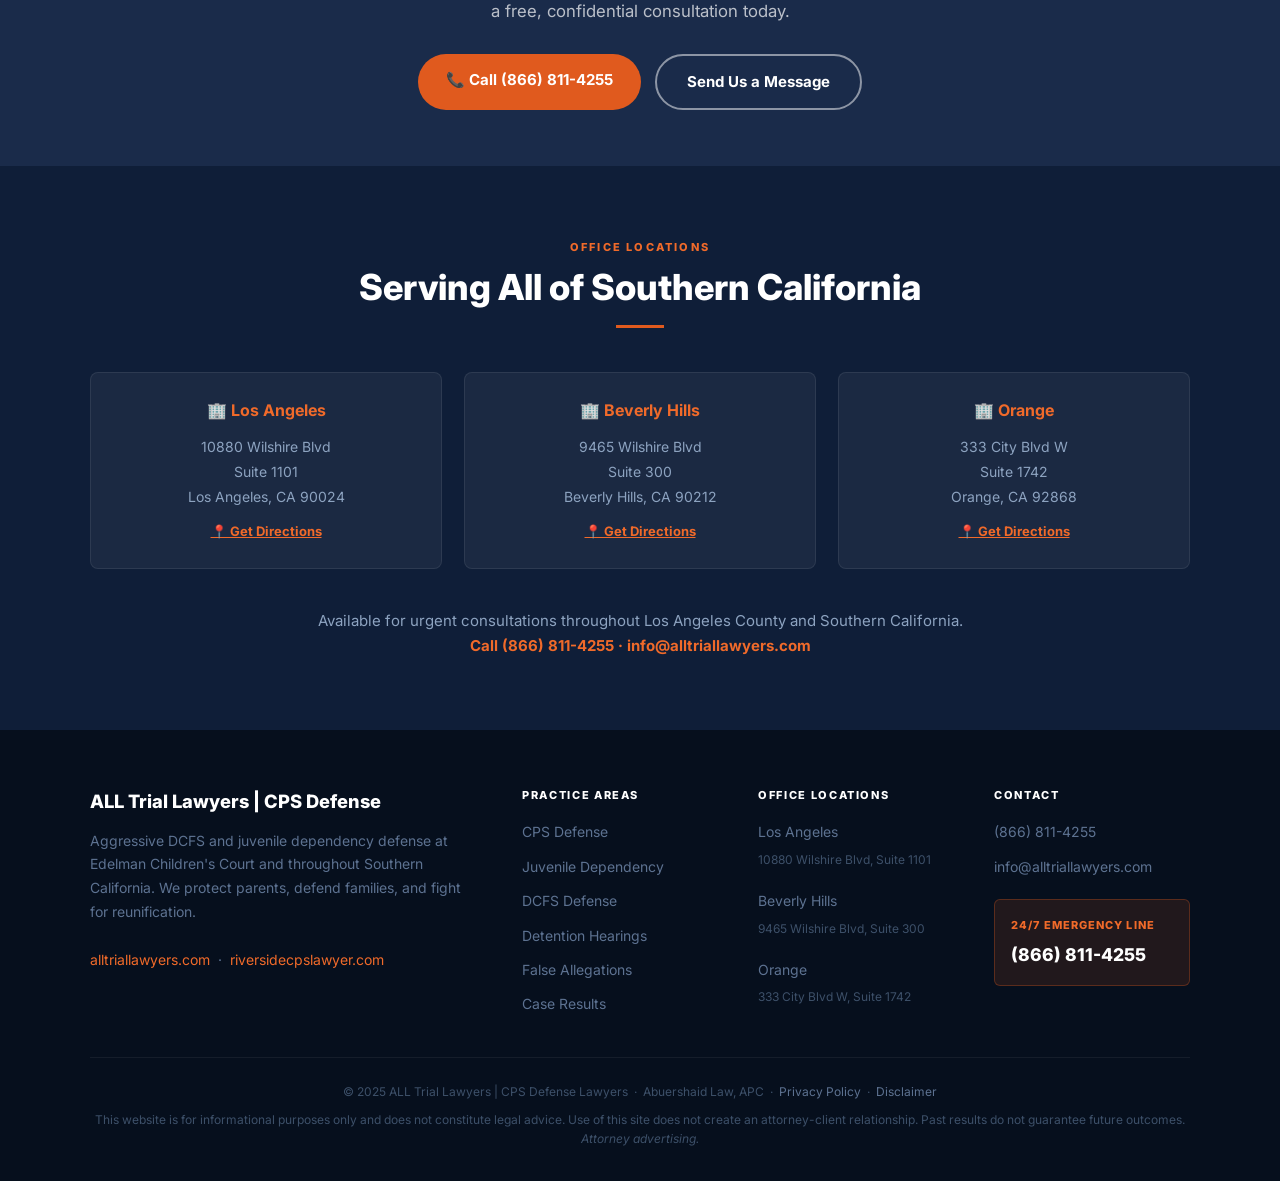
==== commit 25370098: "Add files via upload" ====
--- a/index.html
+++ b/index.html
@@ -539,9 +539,21 @@
       <div class="gold-line" style="background:var(--orange);"></div>
     </div>
     <div class="offices-grid">
-      <div class="office-card"><h3>🏢 Orange (Main Office)</h3><p>333 City Blvd W<br>Suite 1742<br>Orange, CA 92868</p></div>
-      <div class="office-card"><h3>🏢 Riverside</h3><p>11801 Pierce St<br>Suite 200<br>Riverside, CA 92505</p></div>
-      <div class="office-card"><h3>🏢 Palm Desert</h3><p>77711 Flora Rd<br>Suite 309<br>Palm Desert, CA 92211</p></div>
+      <div class="office-card">
+        <h3>🏢 Los Angeles</h3>
+        <p>10880 Wilshire Blvd<br>Suite 1101<br>Los Angeles, CA 90024</p>
+        <a href="https://maps.app.goo.gl/3MbvewKAiWzmP4LF9" target="_blank" rel="noopener" style="display:inline-block;margin-top:12px;font-size:13px;font-weight:700;color:var(--orange2);text-decoration:underline;">📍 Get Directions</a>
+      </div>
+      <div class="office-card">
+        <h3>🏢 Beverly Hills</h3>
+        <p>9465 Wilshire Blvd<br>Suite 300<br>Beverly Hills, CA 90212</p>
+        <a href="https://maps.app.goo.gl/yq7qY15xKeRMKh717" target="_blank" rel="noopener" style="display:inline-block;margin-top:12px;font-size:13px;font-weight:700;color:var(--orange2);text-decoration:underline;">📍 Get Directions</a>
+      </div>
+      <div class="office-card">
+        <h3>🏢 Orange</h3>
+        <p>333 City Blvd W<br>Suite 1742<br>Orange, CA 92868</p>
+        <a href="https://maps.app.goo.gl/ZRgfpkm7vjLAiaRr8" target="_blank" rel="noopener" style="display:inline-block;margin-top:12px;font-size:13px;font-weight:700;color:var(--orange2);text-decoration:underline;">📍 Get Directions</a>
+      </div>
     </div>
     <div style="text-align:center;margin-top:40px;color:#8da3c0;font-size:15px;">
       Available for urgent consultations throughout Los Angeles County and Southern California.<br>
@@ -570,12 +582,11 @@
       </ul>
     </div>
     <div>
-      <h4>Quick Links</h4>
+      <h4>Office Locations</h4>
       <ul>
-        <li><a href="/about/">About the Firm</a></li>
-        <li><a href="/meet-the-attorney/">Meet the Attorney</a></li>
-        <li><a href="/contact/">Free Consultation</a></li>
-        <li><a href="https://alltriallawyers.com" target="_blank" rel="noopener">Main Firm Site</a></li>
+        <li><a href="https://maps.app.goo.gl/3MbvewKAiWzmP4LF9" target="_blank" rel="noopener">Los Angeles<br><span style="font-size:12px;color:#3d5069;">10880 Wilshire Blvd, Suite 1101</span></a></li>
+        <li style="margin-top:8px;"><a href="https://maps.app.goo.gl/yq7qY15xKeRMKh717" target="_blank" rel="noopener">Beverly Hills<br><span style="font-size:12px;color:#3d5069;">9465 Wilshire Blvd, Suite 300</span></a></li>
+        <li style="margin-top:8px;"><a href="https://maps.app.goo.gl/ZRgfpkm7vjLAiaRr8" target="_blank" rel="noopener">Orange<br><span style="font-size:12px;color:#3d5069;">333 City Blvd W, Suite 1742</span></a></li>
       </ul>
     </div>
     <div>
